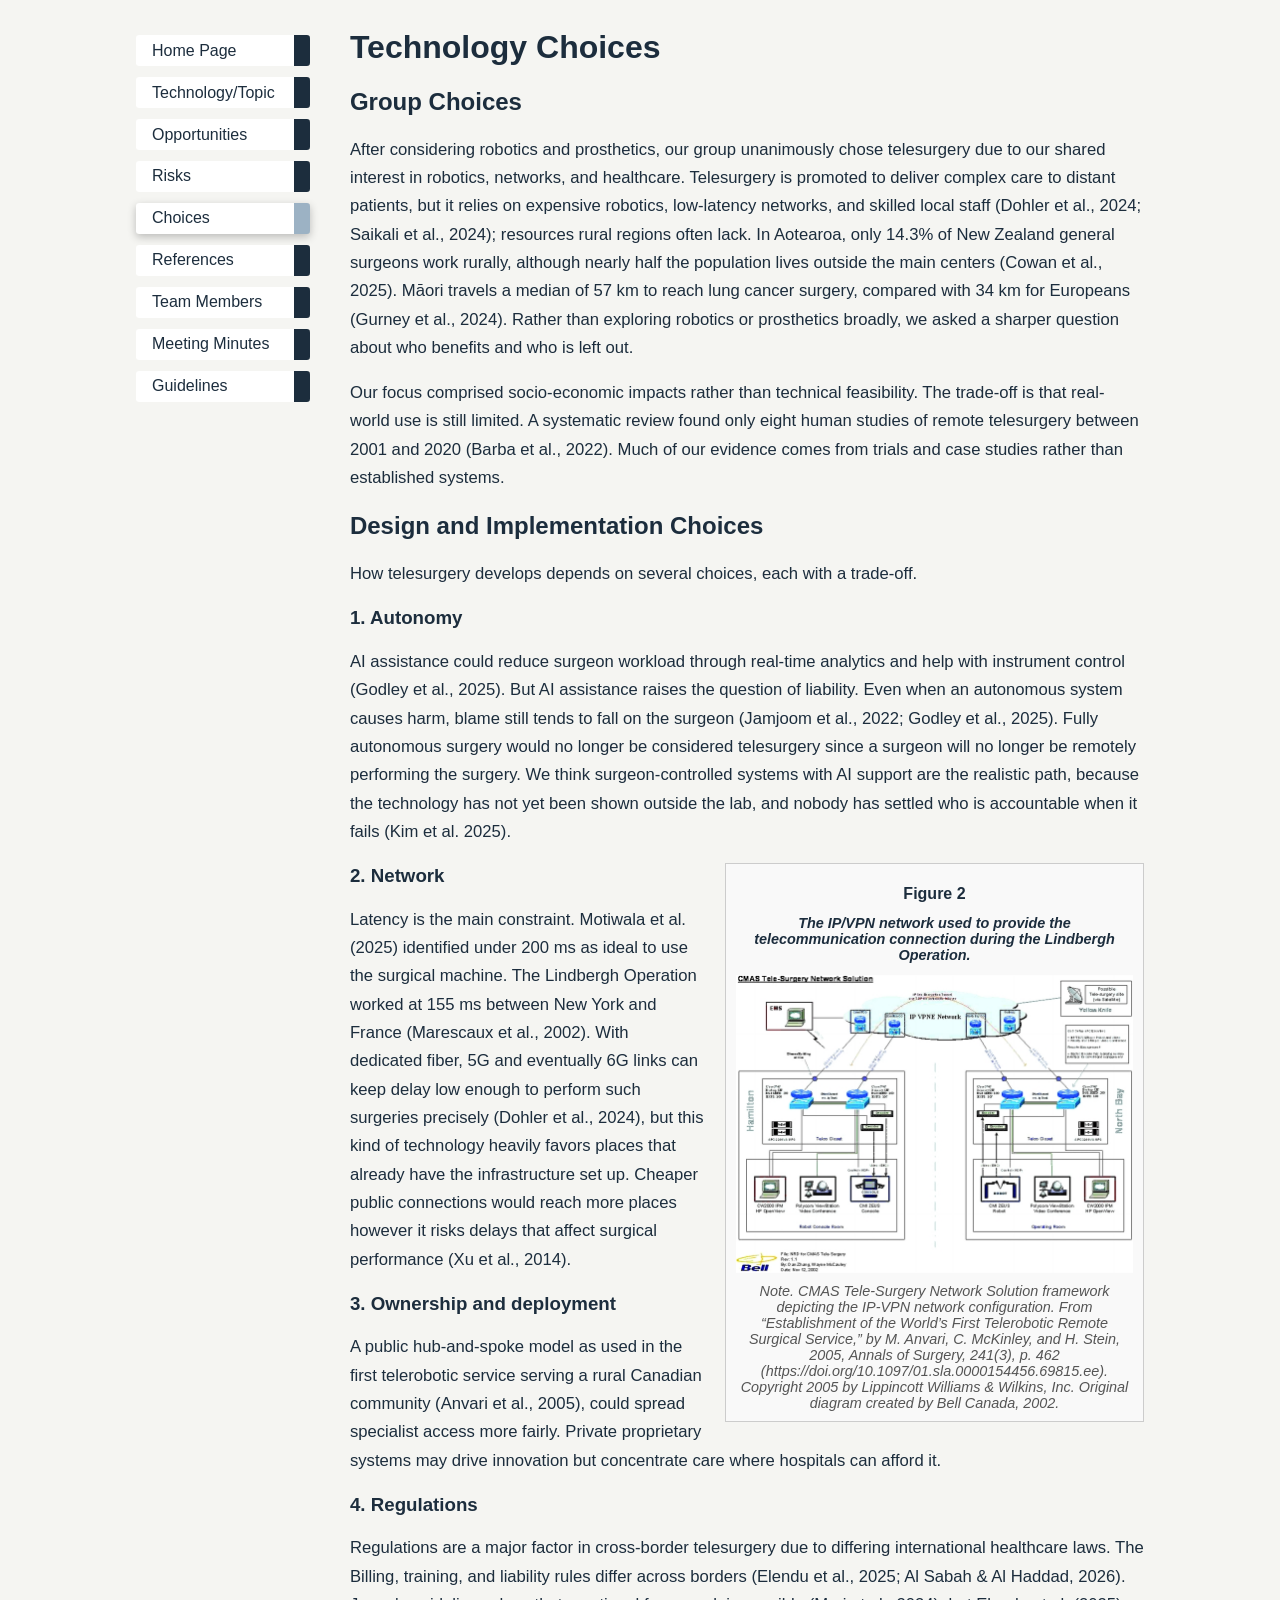
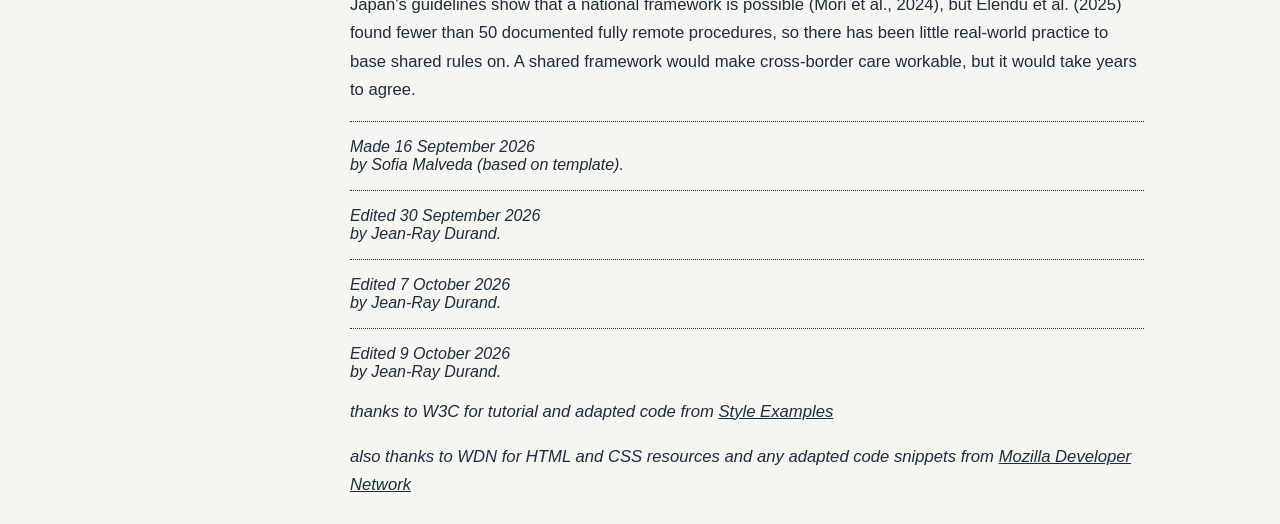
==== misc/choices.html @ 323cc97b "added risks page - cut down some paragraphs to reach the 2000 word limit - added image to risks page" ====
<!DOCTYPE html PUBLIC "-//W3C//DTD HTML 4.01//EN">
<html>
  <head>
    <title>Delving into Telesurgery</title>
      <link rel="stylesheet" href="../styles/mystyles.css">
    </head>

  <body>
  

  <!-- Site navigation menu -->
    <ul class="navbar">
      <li><a href="../index.html">Home Page</a>
      <li><a href="../misc/topic.html">Technology/Topic</a>
      <li><a href="../misc/opportunities.html">Opportunities</a>
      <li><a href="../misc/risks.html">Risks</a>
      <li class="active"><a href="../misc/choices.html">Choices</a>
      <li><a href="../misc/references.html">References</a>
      <li><a href="../misc/team-members.html">Team Members</a></li>
      <li><a href="../misc/meetings.html">Meeting Minutes</a></li>
      <li><a href="../misc/guidelines.html">Guidelines</a></li>
    </ul>

  <!-- Main content -->
  <div class="page-content">
    <h1>Technology Choices</h1>

    <h2>Group Choices</h2>
    <p>After considering robotics and prosthetics, our group unanimously chose telesurgery due to our shared interest in robotics, networks, and healthcare. Telesurgery is promoted to deliver complex care to distant patients, but it relies on expensive robotics, low-latency networks, and skilled local staff (Dohler et al., 2024; Saikali et al., 2024); resources rural regions often lack. In Aotearoa, only 14.3% of New Zealand general surgeons work rurally, although nearly half the population lives outside the main centers (Cowan et al., 2025). Māori travels a median of 57 km to reach lung cancer surgery, compared with 34 km for Europeans (Gurney et al., 2024). Rather than exploring robotics or prosthetics broadly, we asked a sharper question about who benefits and who is left out.</p>

    <p>Our focus comprised socio-economic impacts rather than technical feasibility. The trade-off is that real-world use is still limited. A systematic review found only eight human studies of remote telesurgery between 2001 and 2020 (Barba et al., 2022). Much of our evidence comes from trials and case studies rather than established systems. </p>


    <h2>Design and Implementation Choices </h2>
    <p>How telesurgery develops depends on several choices, each with a trade-off. </p>

    <h3>1. Autonomy</h3>
    <p>AI assistance could reduce surgeon workload through real-time analytics and help with instrument control (Godley et al., 2025). But AI assistance raises the question of liability. Even when an autonomous system causes harm, blame still tends to fall on the surgeon (Jamjoom et al., 2022; Godley et al., 2025). Fully autonomous surgery would no longer be considered telesurgery since a surgeon will no longer be remotely performing the surgery. We think surgeon-controlled systems with AI support are the realistic path, because the technology has not yet been shown outside the lab, and nobody has settled who is accountable when it fails (Kim et al. 2025).</p>

    <figure>
        <h1>Figure 2</h1>
        <h2><em>The IP/VPN network used to provide the telecommunication connection during the Lindbergh Operation.</em></h2>
        <img src="../images/CMAS_Solution_Visual.jpg" alt="A diagram showing the proposed digital twin system using a 2D graphic visual of LEO satellites.">
        <figcaption><em>Note.</em> CMAS Tele-Surgery Network Solution framework depicting the IP-VPN network configuration. From “Establishment of the World’s First Telerobotic Remote Surgical Service,” by M. Anvari, C. McKinley, and H. Stein, 2005, <em>Annals of Surgery</em>, 241(3), p. 462 (https://doi.org/10.1097/01.sla.0000154456.69815.ee). Copyright 2005 by Lippincott Williams & Wilkins, Inc. Original diagram created by Bell Canada, 2002.</figcaption>
      </figure>

    <h3>2. Network</h3>
    <p>Latency is the main constraint. Motiwala et al. (2025) identified under 200 ms as ideal to use the surgical machine. The Lindbergh Operation worked at 155 ms between New York and France (Marescaux et al., 2002). With dedicated fiber, 5G and eventually 6G links can keep delay low enough to perform such surgeries precisely (Dohler et al., 2024), but this kind of technology heavily favors places that already have the infrastructure set up. Cheaper public connections would reach more places however it risks delays that affect surgical performance (Xu et al., 2014).</p>

    <h3>3. Ownership and deployment</h3>
    <p>A public hub-and-spoke model as used in the first telerobotic service serving a rural Canadian community (Anvari et al., 2005), could spread specialist access more fairly. Private proprietary systems may drive innovation but concentrate care where hospitals can afford it.</p>

    <h3>4. Regulations</h3>
    <p>Regulations are a major factor in cross-border telesurgery due to differing international healthcare laws. The Billing, training, and liability rules differ across borders (Elendu et al., 2025; Al Sabah & Al Haddad, 2026). Japan's guidelines show that a national framework is possible (Mori et al., 2024), but Elendu et al. (2025) found fewer than 50 documented fully remote procedures, so there has been little real-world practice to base shared rules on. A shared framework would make cross-border care workable, but it would take years to agree.</p>

    <!-- Sign and date the page, it's only polite! -->
    <address>Made 16 September 2026<br>
          by Sofia Malveda (based on template).</address>
    <address>Edited 30 September 2026<br>
          by Jean-Ray Durand.</address>
    <address>Edited 7 October 2026<br>
          by Jean-Ray Durand.</address>
    <address>Edited 9 October 2026<br>
          by Jean-Ray Durand.</address>
  
    <p><em>thanks to W3C for tutorial and adapted code from <a href="https://www.w3.org/Style/Examples/011/firstcss.en.html" target="_blank">Style Examples</a></p></em>
    <p><em>also thanks to WDN for HTML and CSS resources and any adapted code snippets from <a href= "https://developer.mozilla.org/en-US/docs/Web" target="_blank">Mozilla Developer Network</a></p></em> 
  </div>
</html>
---- styles/mystyles.css ----
/* GENERAL */
/* colour scheme: lighter hospital blue and white */
body {
  padding: 0 8em;
  font-family: "Nunito Sans","Calibri", "Segoe UI", Roboto, Helvetica, Arial, sans-serif;
    color: #1c2d3d;
  background-color: #f5f5f2; /* white color: #f5f5f2   green: #9fb89b*/
  display: flex;
  gap: 1.5em;} 
  ul.navbar {
  list-style-type: none;
  padding: 0;
  margin: 0;
  padding-top: 1em;}

  h1 {
  font-family: "Nunito Sans","Calibri", "Segoe UI", Roboto, Helvetica, Arial, sans-serif; }

  p {
    font-size: 12.5pt;
    line-height: 1.7em;
  }


/* NAVIGATION */
ul.navbar li {
  background: white;
  margin: 0.7em 0;
  padding: 0.4em 1em;
  padding-right: 1.2em;
  border-right: 1em solid #1c2d3d;
  border-radius: 0.2em;
}

ul.navbar li.active {
  border-right: 1em solid #9cb2c4;
  box-shadow: rgba(0, 0, 0, 0.24) 0px 3px 8px;
}

ul.navbar a {
  text-decoration: none 
}

a:link {
  color: #1c2d3d;
}

a:visited {
  color: #2e3842;
}

ul.navbar li:hover {
  box-shadow: rgba(0, 0, 0, 0.24) 0px 3px 8px;
}

address {
  margin-top: 1em;
  padding-top: 1em;
  border-top: thin dotted 
}

table {
  border-collapse: collapse;
  border: 2px solid rgb(200,200,200);
  letter-spacing: 1px;
  font-size: 0.8rem;
}

td, th {
  border: 1px solid rgb(190,190,190);
  padding: 10px 20px;
}

th {
  background-color: rgb(235,235,235);
  text-align: left;
}

td {
  text-align: left;
}

tr:nth-child(even) td {
  background-color: rgb(250,250,250);
}

tr:nth-child(odd) td {
  background-color: rgb(245,245,245);
}

caption {
  padding: 10px;
}

/* FIGURES */
figure {
      float: right;          /* Pushes the figure to the right and wraps text */
      margin: 0 0 20px 20px; /* Adds breathing room on the left and bottom */
      padding: 10px;
      border: 1px solid #ccc;
      background-color: #f9f9f9;
      text-align: center;
      max-width: 50%;
    }

    /* Ensures the image doesn't blow past its original dimensions */
    figure img {
      max-width: 100%;
      height: auto;
      display: block; /* Prevents tiny default gaps under the image */
      margin: 0 auto 10px auto; /* Centers the image and adds space above the caption */
    }

    /* Styles the caption text */
    figcaption {
      font-size: 0.9rem;
      font-style: italic;
      color: #555;
    }

    figure h1 {
      font-size: 1rem;
    }

    figure h2 {
      font-size: 0.9rem;
    }

/* CUSTOM CSS SECTIONS */

.page-content {
  padding-left: 1em;
}

.references {
  padding-left: 30px; 
  text-indent: -30px; 
  margin-bottom: 1.5em;
}
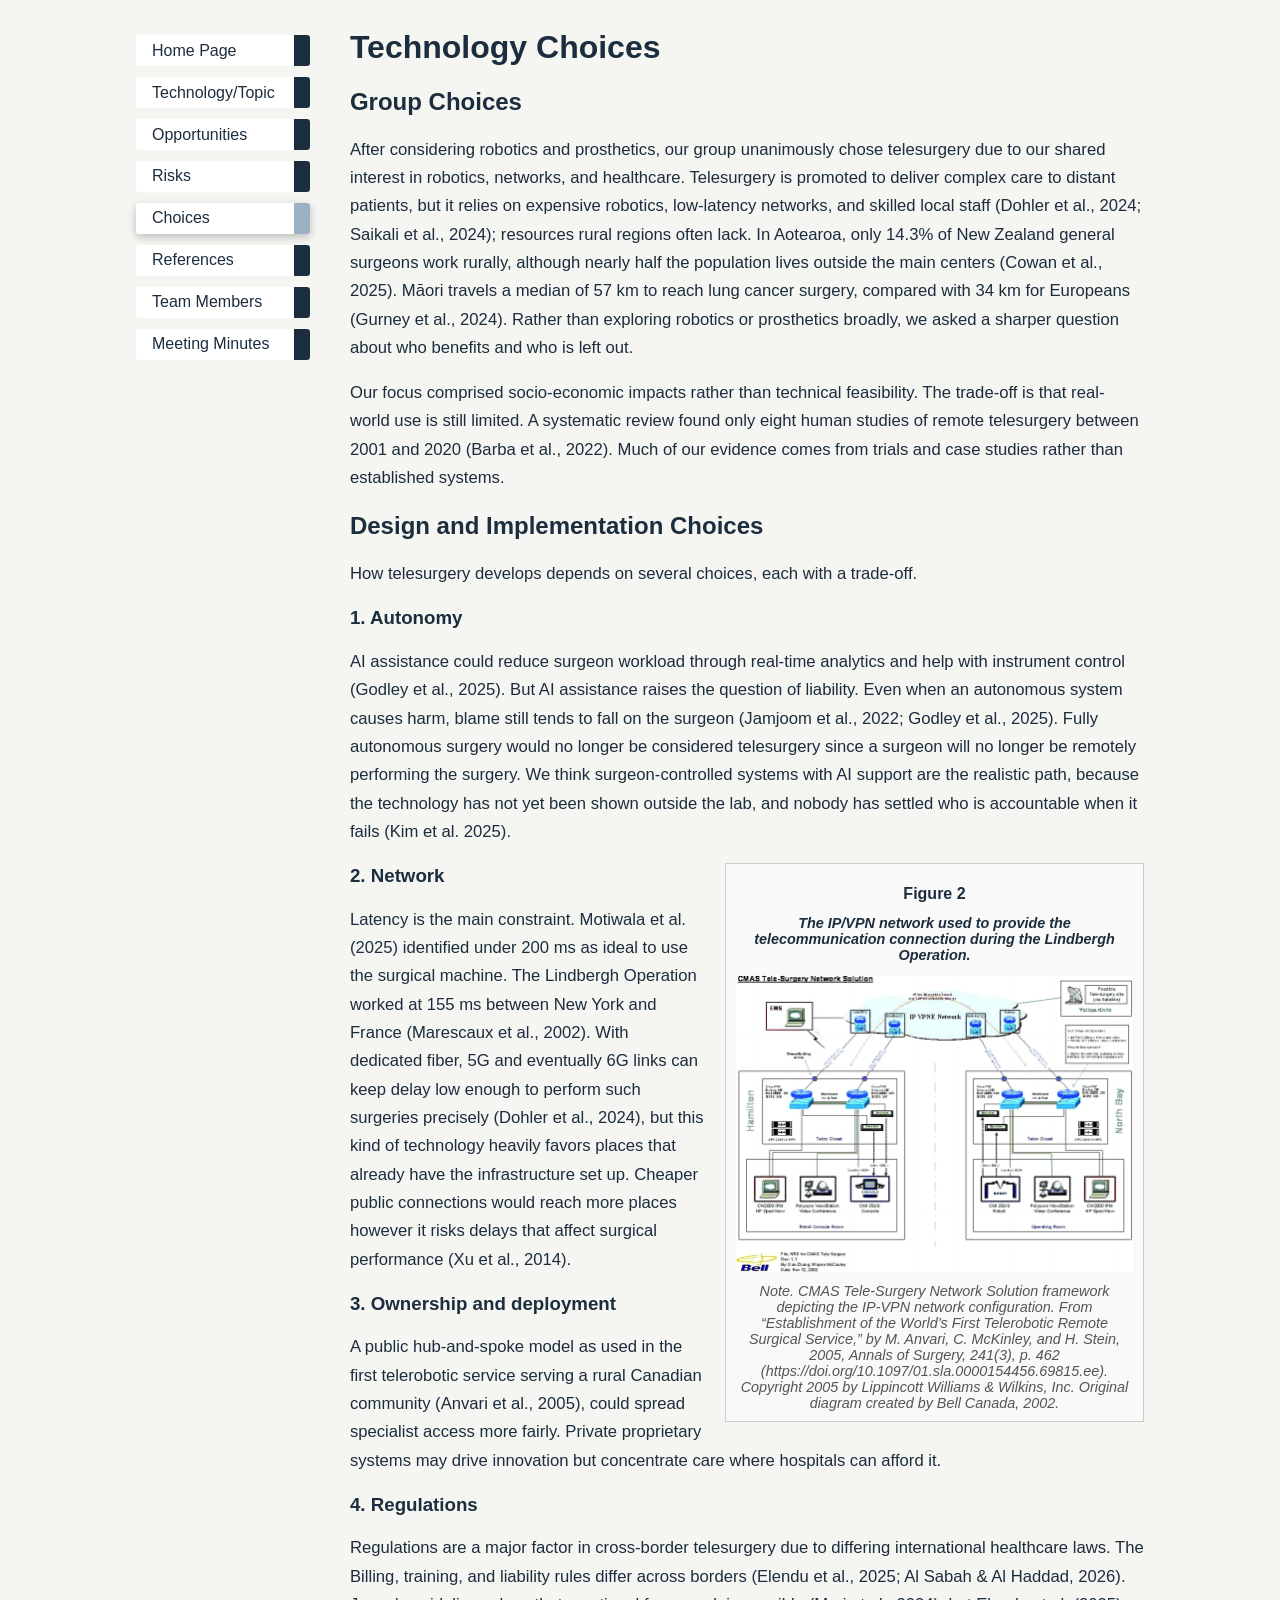
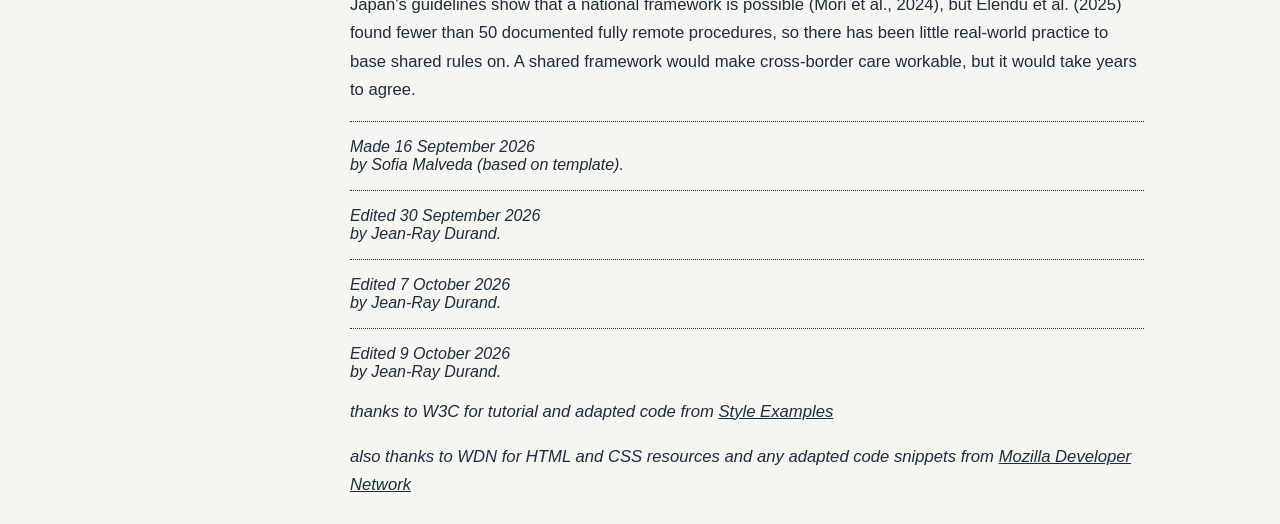
==== commit 7da85dd1: "remove guidelines page" ====
--- a/misc/choices.html
+++ b/misc/choices.html
@@ -18,7 +18,7 @@
       <li><a href="../misc/references.html">References</a>
       <li><a href="../misc/team-members.html">Team Members</a></li>
       <li><a href="../misc/meetings.html">Meeting Minutes</a></li>
-      <li><a href="../misc/guidelines.html">Guidelines</a></li>
+      
     </ul>
 
   <!-- Main content -->
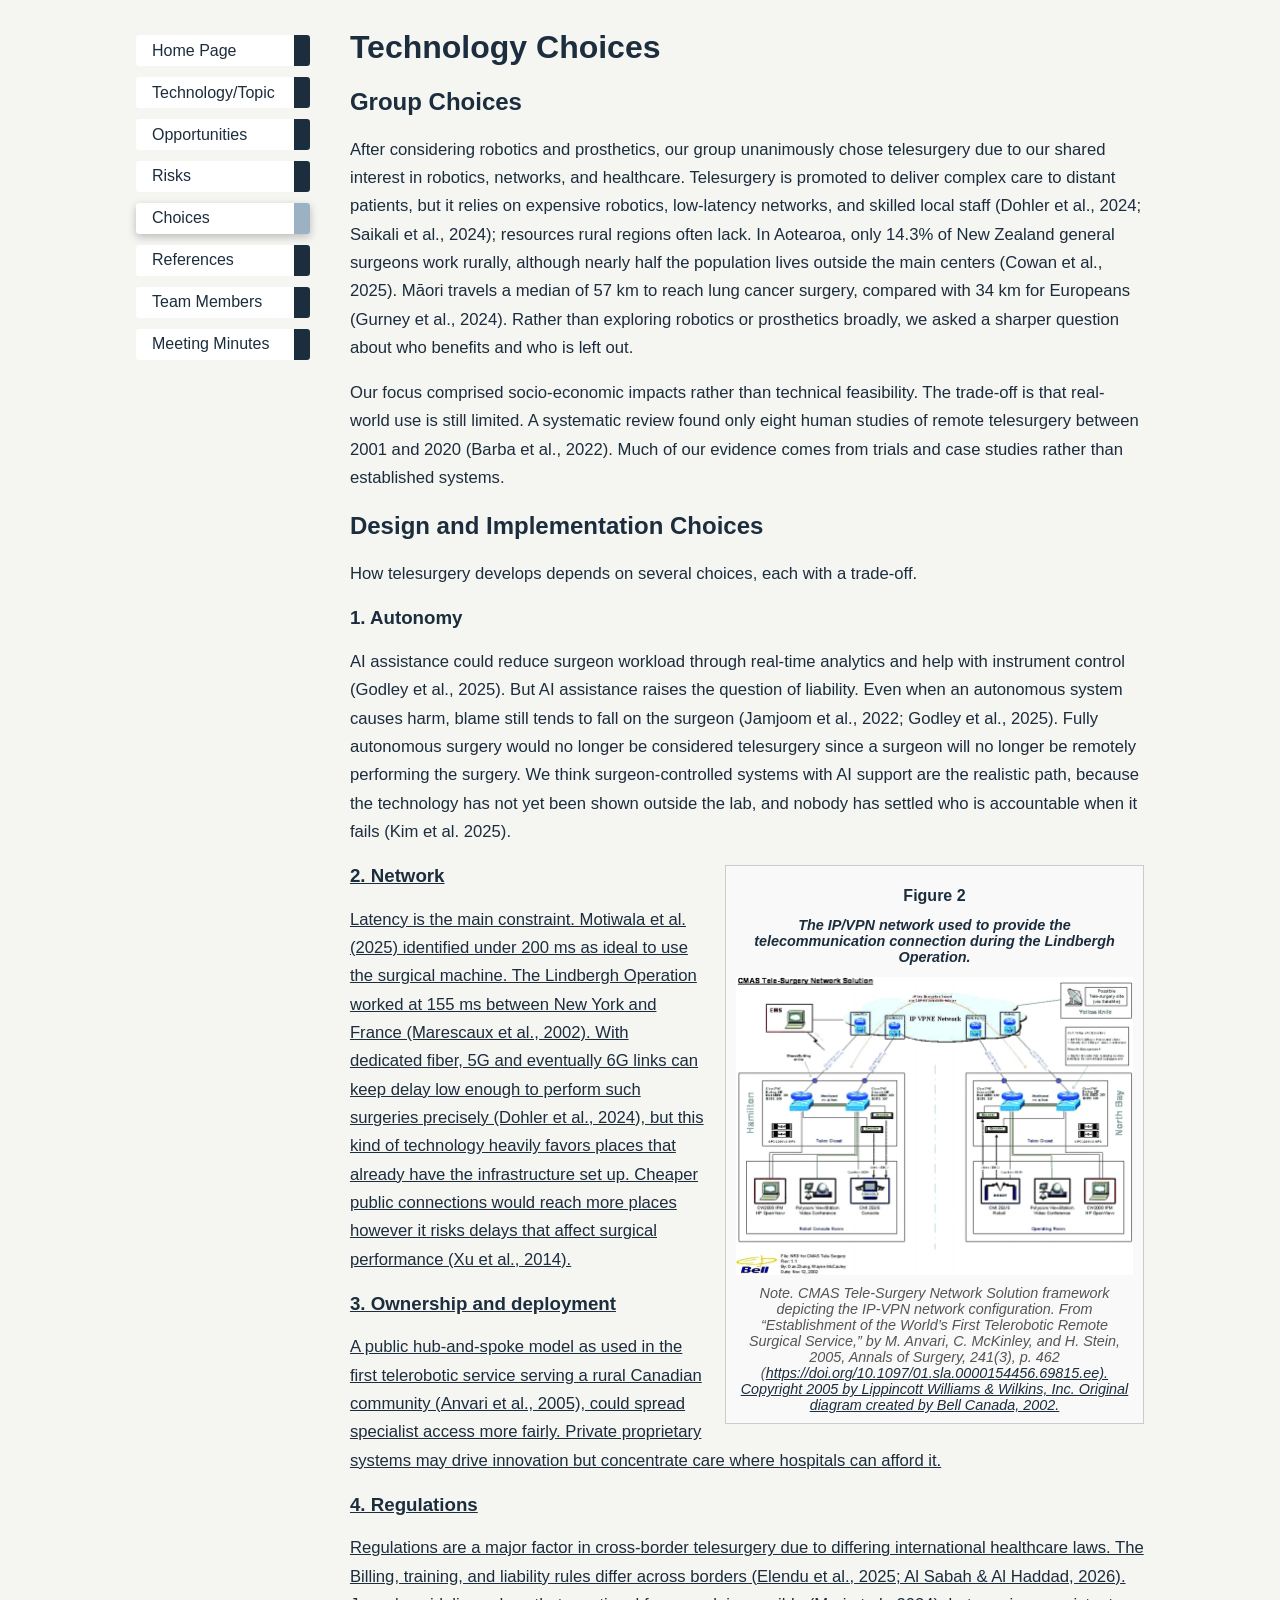
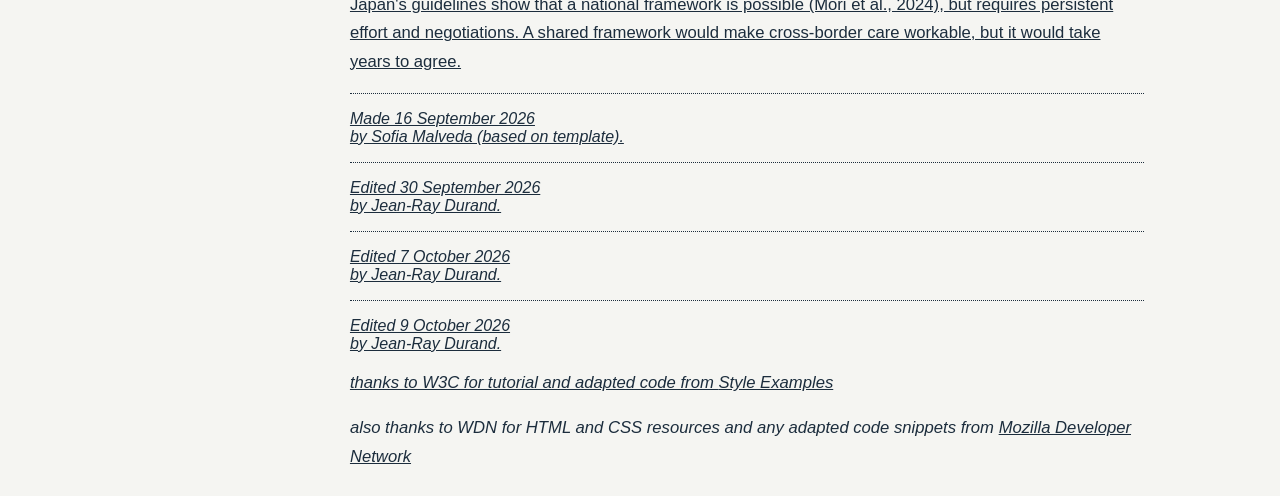
==== commit 9aabc884: "addressed some issues" ====
--- a/misc/choices.html
+++ b/misc/choices.html
@@ -41,7 +41,7 @@
         <h1>Figure 2</h1>
         <h2><em>The IP/VPN network used to provide the telecommunication connection during the Lindbergh Operation.</em></h2>
         <img src="../images/CMAS_Solution_Visual.jpg" alt="A diagram showing the proposed digital twin system using a 2D graphic visual of LEO satellites.">
-        <figcaption><em>Note.</em> CMAS Tele-Surgery Network Solution framework depicting the IP-VPN network configuration. From “Establishment of the World’s First Telerobotic Remote Surgical Service,” by M. Anvari, C. McKinley, and H. Stein, 2005, <em>Annals of Surgery</em>, 241(3), p. 462 (https://doi.org/10.1097/01.sla.0000154456.69815.ee). Copyright 2005 by Lippincott Williams & Wilkins, Inc. Original diagram created by Bell Canada, 2002.</figcaption>
+        <figcaption><em>Note.</em> CMAS Tele-Surgery Network Solution framework depicting the IP-VPN network configuration. From “Establishment of the World’s First Telerobotic Remote Surgical Service,” by M. Anvari, C. McKinley, and H. Stein, 2005, <em>Annals of Surgery</em>, 241(3), p. 462 (<a href="https://doi.org/10.1097/01.sla.0000154456.69815.ee" target="_blank">https://doi.org/10.1097/01.sla.0000154456.69815.ee). Copyright 2005 by Lippincott Williams & Wilkins, Inc. Original diagram created by Bell Canada, 2002.</figcaption>
       </figure>
 
     <h3>2. Network</h3>
@@ -51,7 +51,7 @@
     <p>A public hub-and-spoke model as used in the first telerobotic service serving a rural Canadian community (Anvari et al., 2005), could spread specialist access more fairly. Private proprietary systems may drive innovation but concentrate care where hospitals can afford it.</p>
 
     <h3>4. Regulations</h3>
-    <p>Regulations are a major factor in cross-border telesurgery due to differing international healthcare laws. The Billing, training, and liability rules differ across borders (Elendu et al., 2025; Al Sabah & Al Haddad, 2026). Japan's guidelines show that a national framework is possible (Mori et al., 2024), but Elendu et al. (2025) found fewer than 50 documented fully remote procedures, so there has been little real-world practice to base shared rules on. A shared framework would make cross-border care workable, but it would take years to agree.</p>
+    <p>Regulations are a major factor in cross-border telesurgery due to differing international healthcare laws. The Billing, training, and liability rules differ across borders (Elendu et al., 2025; Al Sabah & Al Haddad, 2026). Japan's guidelines show that a national framework is possible (Mori et al., 2024), but requires persistent effort and negotiations. A shared framework would make cross-border care workable, but it would take years to agree.</p>
 
     <!-- Sign and date the page, it's only polite! -->
     <address>Made 16 September 2026<br>
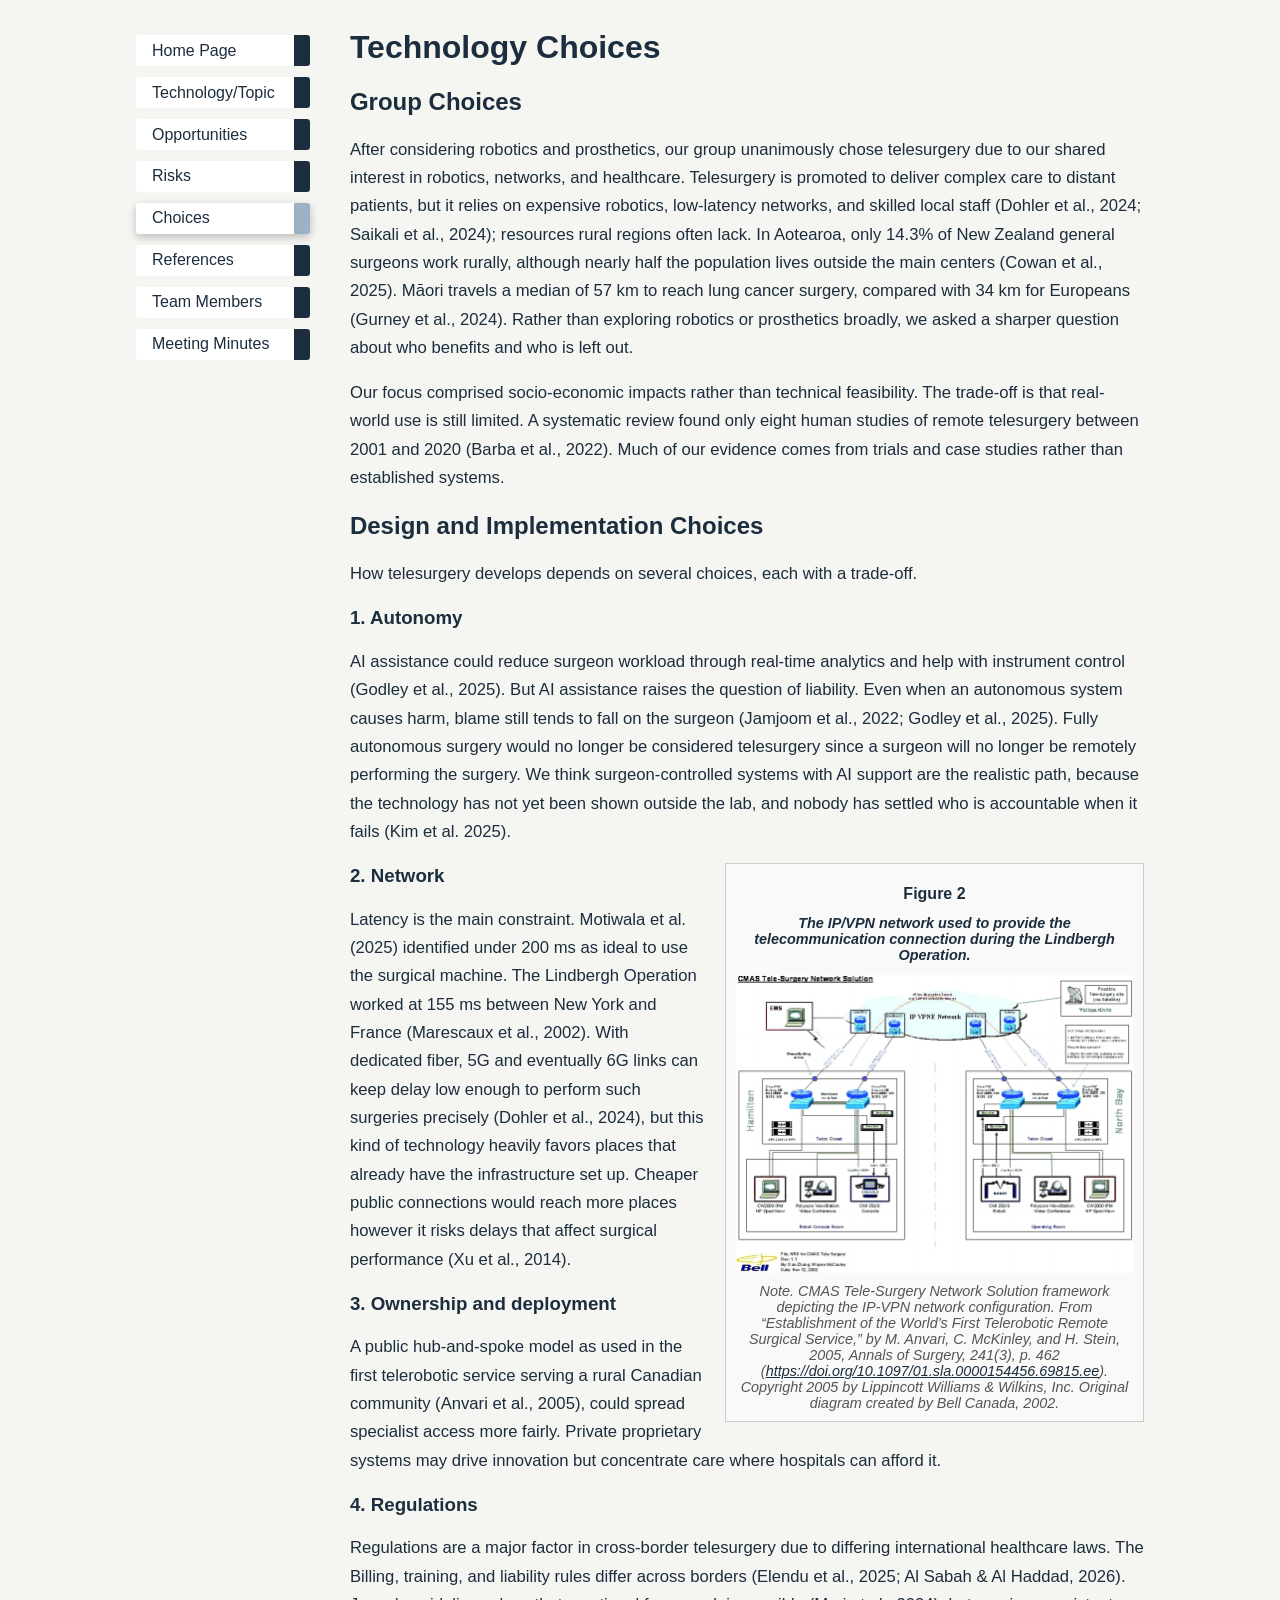
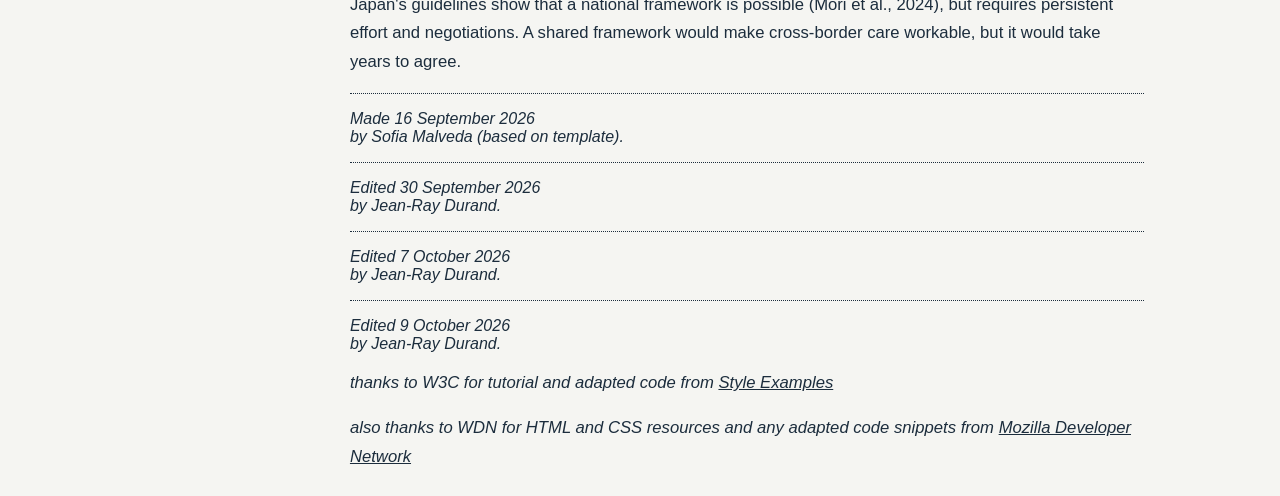
==== commit fc2d4a49: "removed links" ====
--- a/misc/choices.html
+++ b/misc/choices.html
@@ -41,7 +41,7 @@
         <h1>Figure 2</h1>
         <h2><em>The IP/VPN network used to provide the telecommunication connection during the Lindbergh Operation.</em></h2>
         <img src="../images/CMAS_Solution_Visual.jpg" alt="A diagram showing the proposed digital twin system using a 2D graphic visual of LEO satellites.">
-        <figcaption><em>Note.</em> CMAS Tele-Surgery Network Solution framework depicting the IP-VPN network configuration. From “Establishment of the World’s First Telerobotic Remote Surgical Service,” by M. Anvari, C. McKinley, and H. Stein, 2005, <em>Annals of Surgery</em>, 241(3), p. 462 (<a href="https://doi.org/10.1097/01.sla.0000154456.69815.ee" target="_blank">https://doi.org/10.1097/01.sla.0000154456.69815.ee). Copyright 2005 by Lippincott Williams & Wilkins, Inc. Original diagram created by Bell Canada, 2002.</figcaption>
+        <figcaption><em>Note.</em> CMAS Tele-Surgery Network Solution framework depicting the IP-VPN network configuration. From “Establishment of the World’s First Telerobotic Remote Surgical Service,” by M. Anvari, C. McKinley, and H. Stein, 2005, <em>Annals of Surgery</em>, 241(3), p. 462 (<a href="https://doi.org/10.1097/01.sla.0000154456.69815.ee" target="_blank">https://doi.org/10.1097/01.sla.0000154456.69815.ee</a>). Copyright 2005 by Lippincott Williams & Wilkins, Inc. Original diagram created by Bell Canada, 2002.</figcaption>
       </figure>
 
     <h3>2. Network</h3>
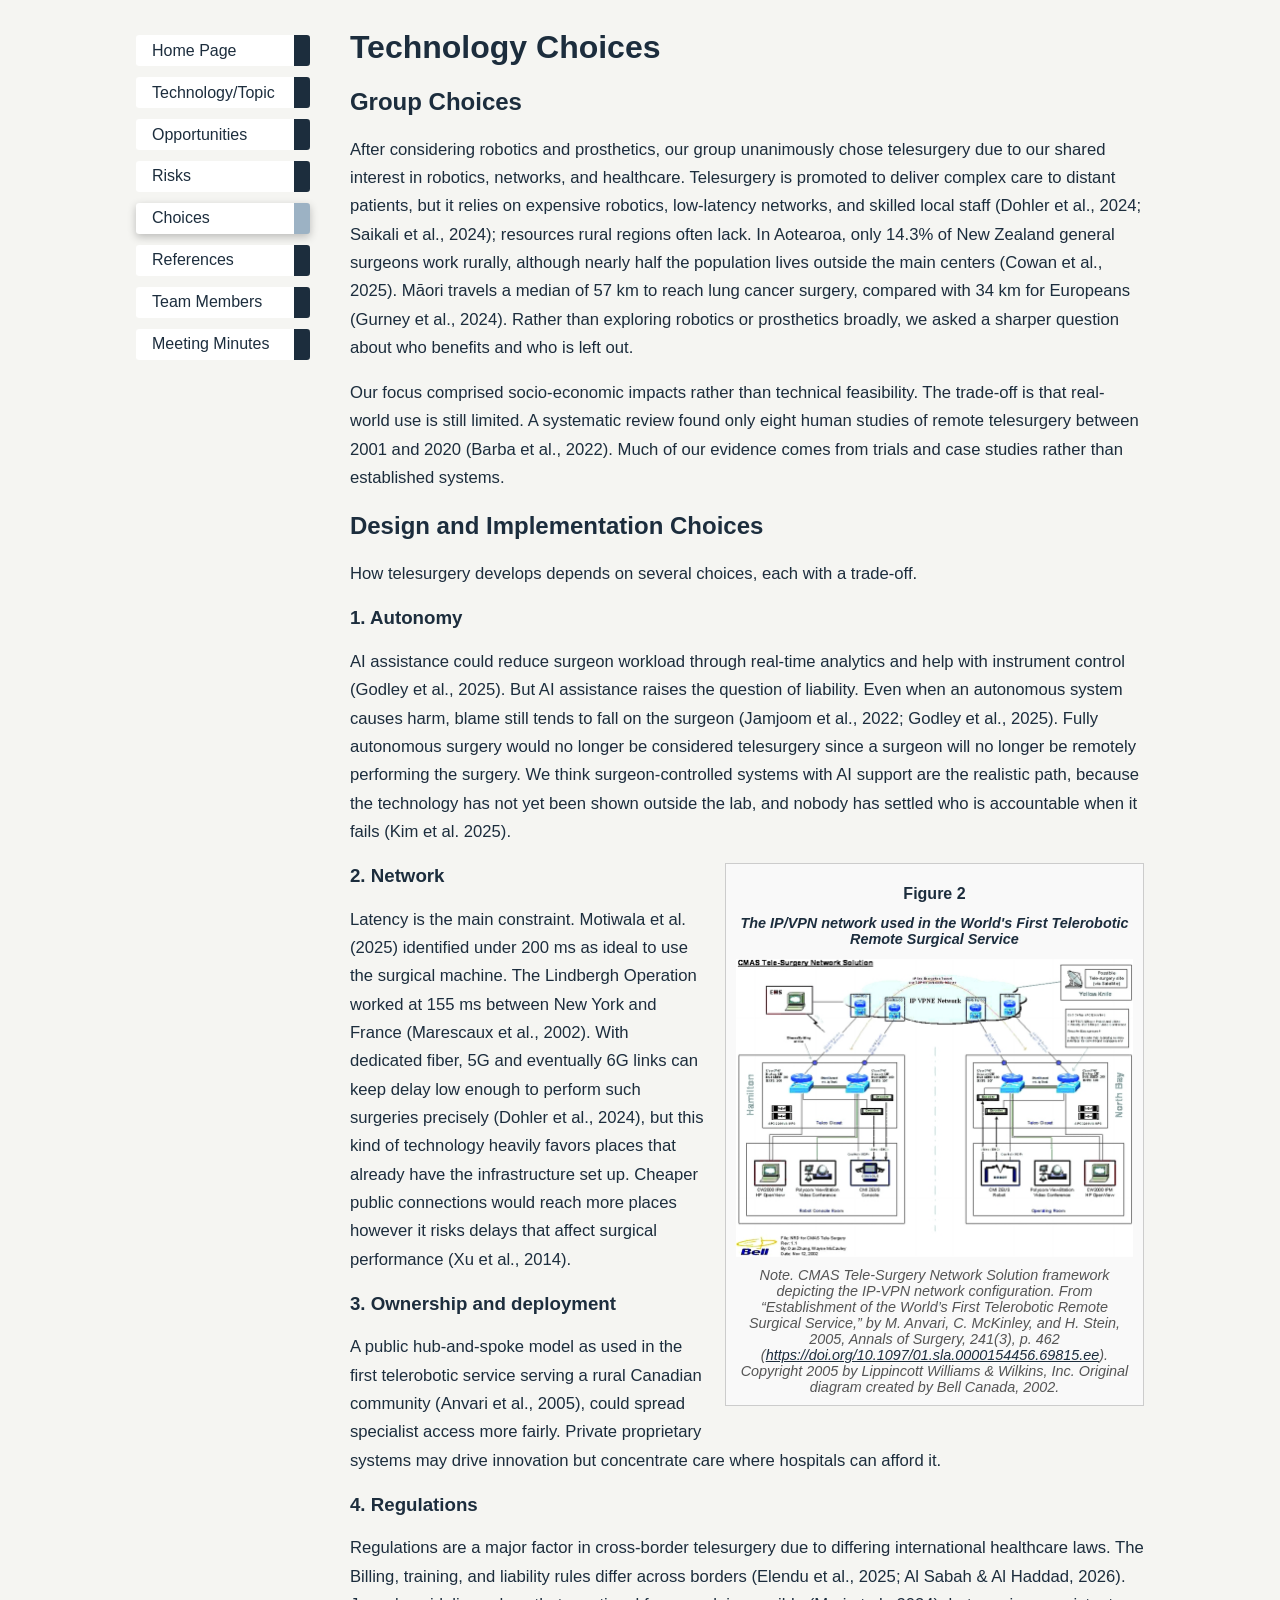
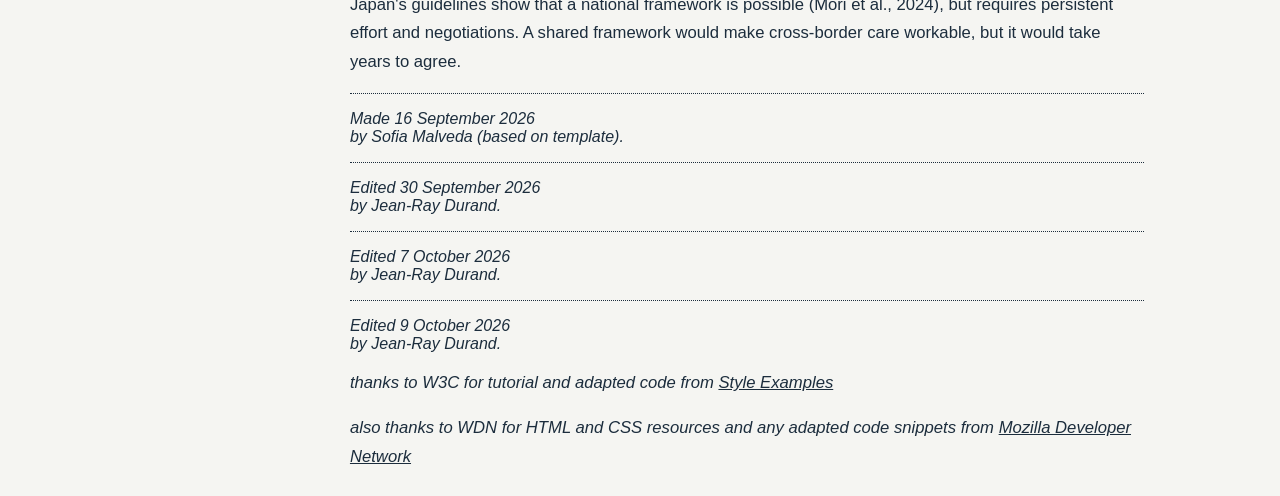
==== commit ee0d7880: "Update choices.html" ====
--- a/misc/choices.html
+++ b/misc/choices.html
@@ -39,8 +39,8 @@
 
     <figure>
         <h1>Figure 2</h1>
-        <h2><em>The IP/VPN network used to provide the telecommunication connection during the Lindbergh Operation.</em></h2>
-        <img src="../images/CMAS_Solution_Visual.jpg" alt="A diagram showing the proposed digital twin system using a 2D graphic visual of LEO satellites.">
+        <h2><em>The IP/VPN network used in the World's First Telerobotic Remote Surgical Service</em></h2>
+        <img src="../images/CMAS_Solution_Visual.jpg" alt="A diagram IP/VPN network used in the World's First Telerobotic Remote Surgical Service.">
         <figcaption><em>Note.</em> CMAS Tele-Surgery Network Solution framework depicting the IP-VPN network configuration. From “Establishment of the World’s First Telerobotic Remote Surgical Service,” by M. Anvari, C. McKinley, and H. Stein, 2005, <em>Annals of Surgery</em>, 241(3), p. 462 (<a href="https://doi.org/10.1097/01.sla.0000154456.69815.ee" target="_blank">https://doi.org/10.1097/01.sla.0000154456.69815.ee</a>). Copyright 2005 by Lippincott Williams & Wilkins, Inc. Original diagram created by Bell Canada, 2002.</figcaption>
       </figure>
 
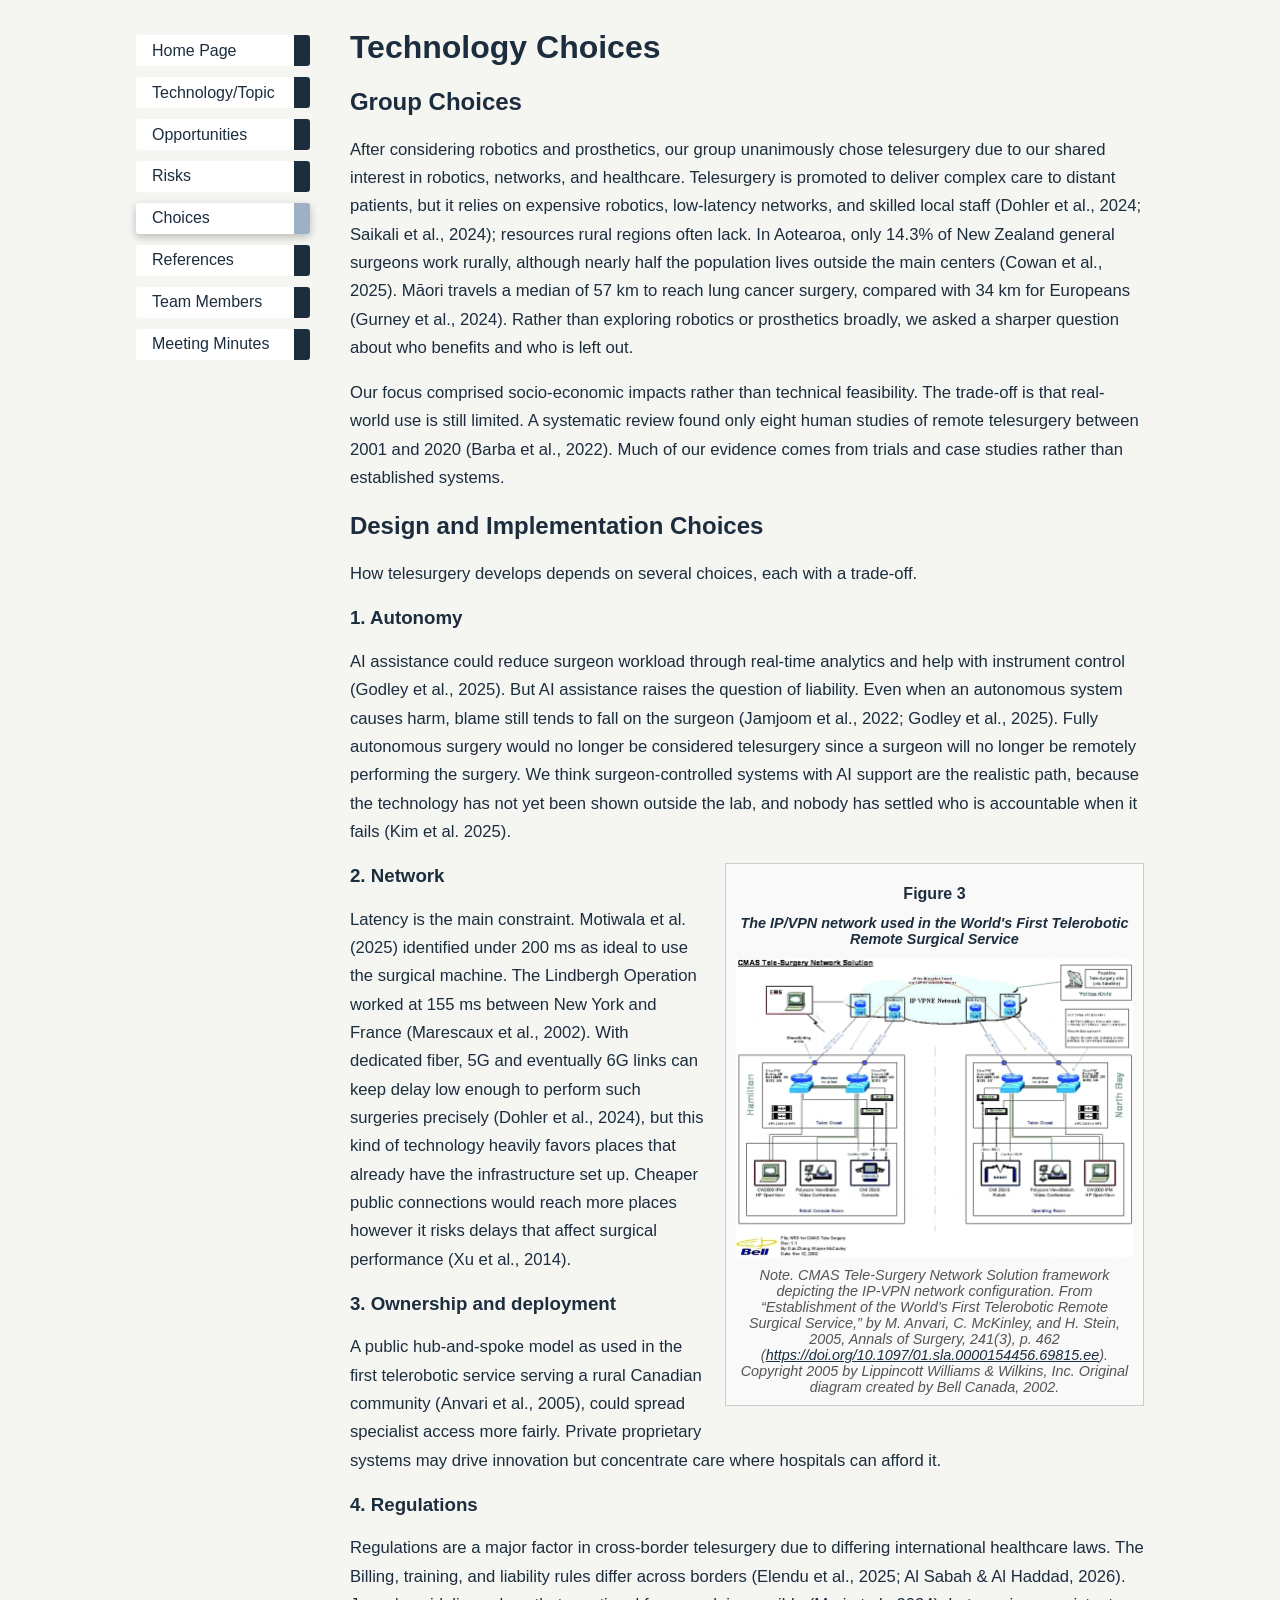
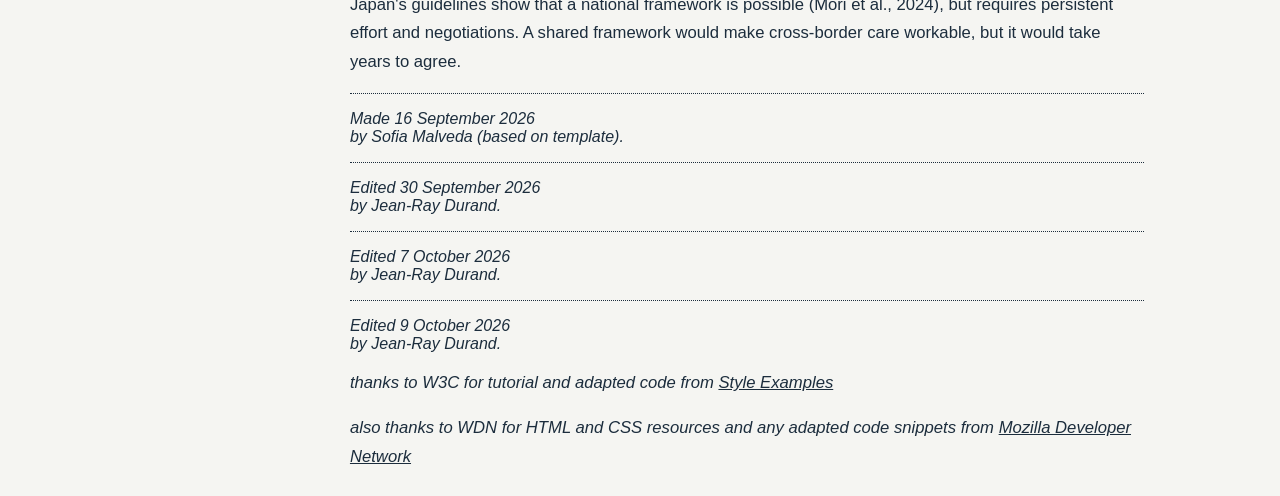
==== commit 31858f7a: "added link to minutes" ====
--- a/misc/choices.html
+++ b/misc/choices.html
@@ -38,7 +38,7 @@
     <p>AI assistance could reduce surgeon workload through real-time analytics and help with instrument control (Godley et al., 2025). But AI assistance raises the question of liability. Even when an autonomous system causes harm, blame still tends to fall on the surgeon (Jamjoom et al., 2022; Godley et al., 2025). Fully autonomous surgery would no longer be considered telesurgery since a surgeon will no longer be remotely performing the surgery. We think surgeon-controlled systems with AI support are the realistic path, because the technology has not yet been shown outside the lab, and nobody has settled who is accountable when it fails (Kim et al. 2025).</p>
 
     <figure>
-        <h1>Figure 2</h1>
+        <h1>Figure 3</h1>
         <h2><em>The IP/VPN network used in the World's First Telerobotic Remote Surgical Service</em></h2>
         <img src="../images/CMAS_Solution_Visual.jpg" alt="A diagram IP/VPN network used in the World's First Telerobotic Remote Surgical Service.">
         <figcaption><em>Note.</em> CMAS Tele-Surgery Network Solution framework depicting the IP-VPN network configuration. From “Establishment of the World’s First Telerobotic Remote Surgical Service,” by M. Anvari, C. McKinley, and H. Stein, 2005, <em>Annals of Surgery</em>, 241(3), p. 462 (<a href="https://doi.org/10.1097/01.sla.0000154456.69815.ee" target="_blank">https://doi.org/10.1097/01.sla.0000154456.69815.ee</a>). Copyright 2005 by Lippincott Williams & Wilkins, Inc. Original diagram created by Bell Canada, 2002.</figcaption>
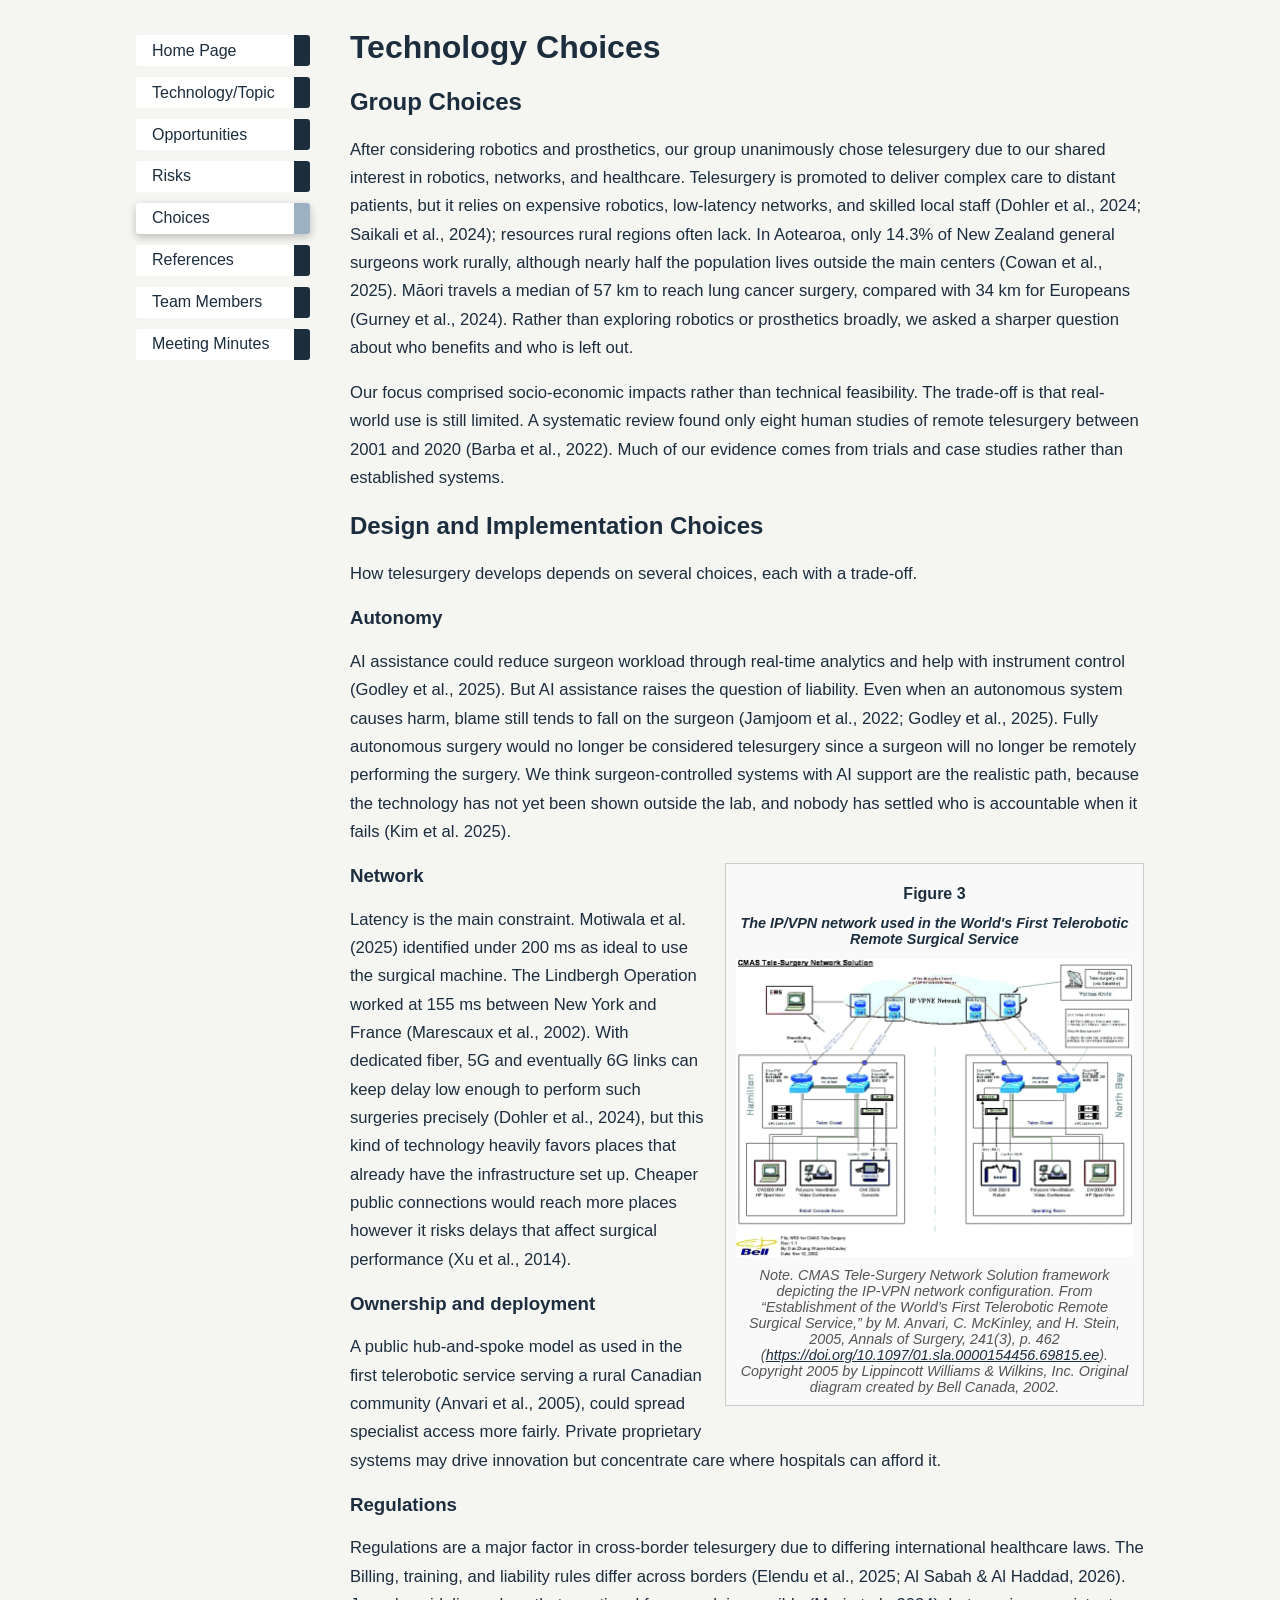
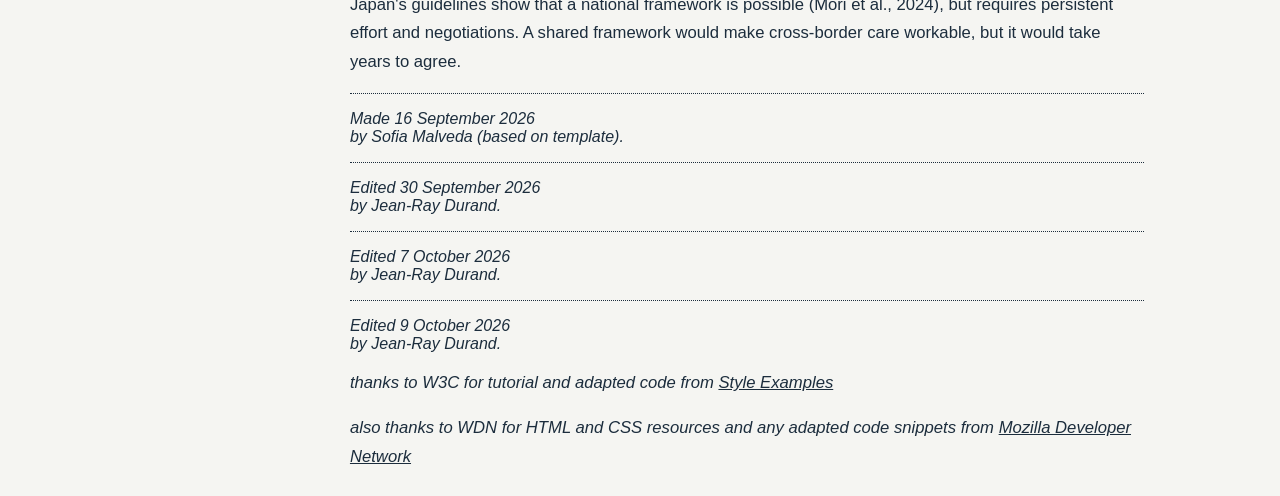
==== commit 733d4fd1: "Update choices.html" ====
--- a/misc/choices.html
+++ b/misc/choices.html
@@ -34,7 +34,7 @@
     <h2>Design and Implementation Choices </h2>
     <p>How telesurgery develops depends on several choices, each with a trade-off. </p>
 
-    <h3>1. Autonomy</h3>
+    <h3>Autonomy</h3>
     <p>AI assistance could reduce surgeon workload through real-time analytics and help with instrument control (Godley et al., 2025). But AI assistance raises the question of liability. Even when an autonomous system causes harm, blame still tends to fall on the surgeon (Jamjoom et al., 2022; Godley et al., 2025). Fully autonomous surgery would no longer be considered telesurgery since a surgeon will no longer be remotely performing the surgery. We think surgeon-controlled systems with AI support are the realistic path, because the technology has not yet been shown outside the lab, and nobody has settled who is accountable when it fails (Kim et al. 2025).</p>
 
     <figure>
@@ -44,13 +44,13 @@
         <figcaption><em>Note.</em> CMAS Tele-Surgery Network Solution framework depicting the IP-VPN network configuration. From “Establishment of the World’s First Telerobotic Remote Surgical Service,” by M. Anvari, C. McKinley, and H. Stein, 2005, <em>Annals of Surgery</em>, 241(3), p. 462 (<a href="https://doi.org/10.1097/01.sla.0000154456.69815.ee" target="_blank">https://doi.org/10.1097/01.sla.0000154456.69815.ee</a>). Copyright 2005 by Lippincott Williams & Wilkins, Inc. Original diagram created by Bell Canada, 2002.</figcaption>
       </figure>
 
-    <h3>2. Network</h3>
+    <h3>Network</h3>
     <p>Latency is the main constraint. Motiwala et al. (2025) identified under 200 ms as ideal to use the surgical machine. The Lindbergh Operation worked at 155 ms between New York and France (Marescaux et al., 2002). With dedicated fiber, 5G and eventually 6G links can keep delay low enough to perform such surgeries precisely (Dohler et al., 2024), but this kind of technology heavily favors places that already have the infrastructure set up. Cheaper public connections would reach more places however it risks delays that affect surgical performance (Xu et al., 2014).</p>
 
-    <h3>3. Ownership and deployment</h3>
+    <h3>Ownership and deployment</h3>
     <p>A public hub-and-spoke model as used in the first telerobotic service serving a rural Canadian community (Anvari et al., 2005), could spread specialist access more fairly. Private proprietary systems may drive innovation but concentrate care where hospitals can afford it.</p>
 
-    <h3>4. Regulations</h3>
+    <h3>Regulations</h3>
     <p>Regulations are a major factor in cross-border telesurgery due to differing international healthcare laws. The Billing, training, and liability rules differ across borders (Elendu et al., 2025; Al Sabah & Al Haddad, 2026). Japan's guidelines show that a national framework is possible (Mori et al., 2024), but requires persistent effort and negotiations. A shared framework would make cross-border care workable, but it would take years to agree.</p>
 
     <!-- Sign and date the page, it's only polite! -->
